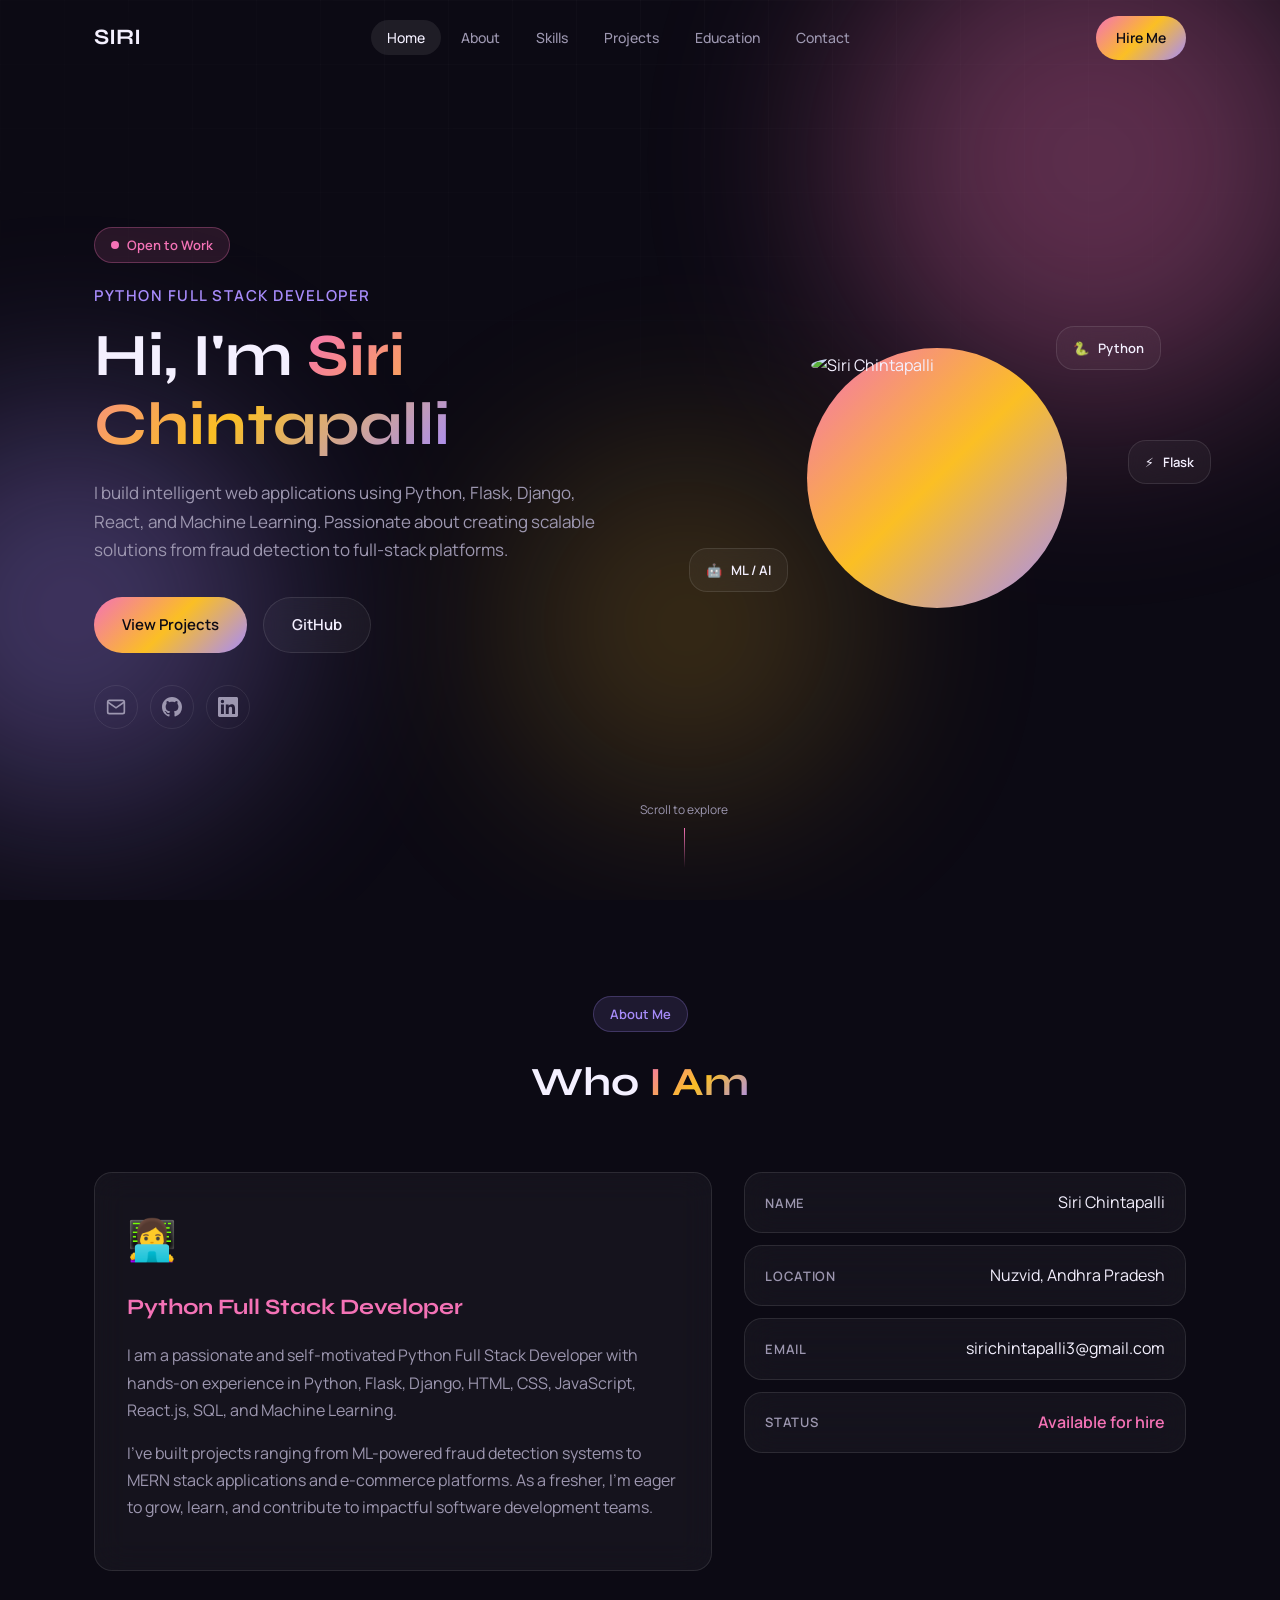
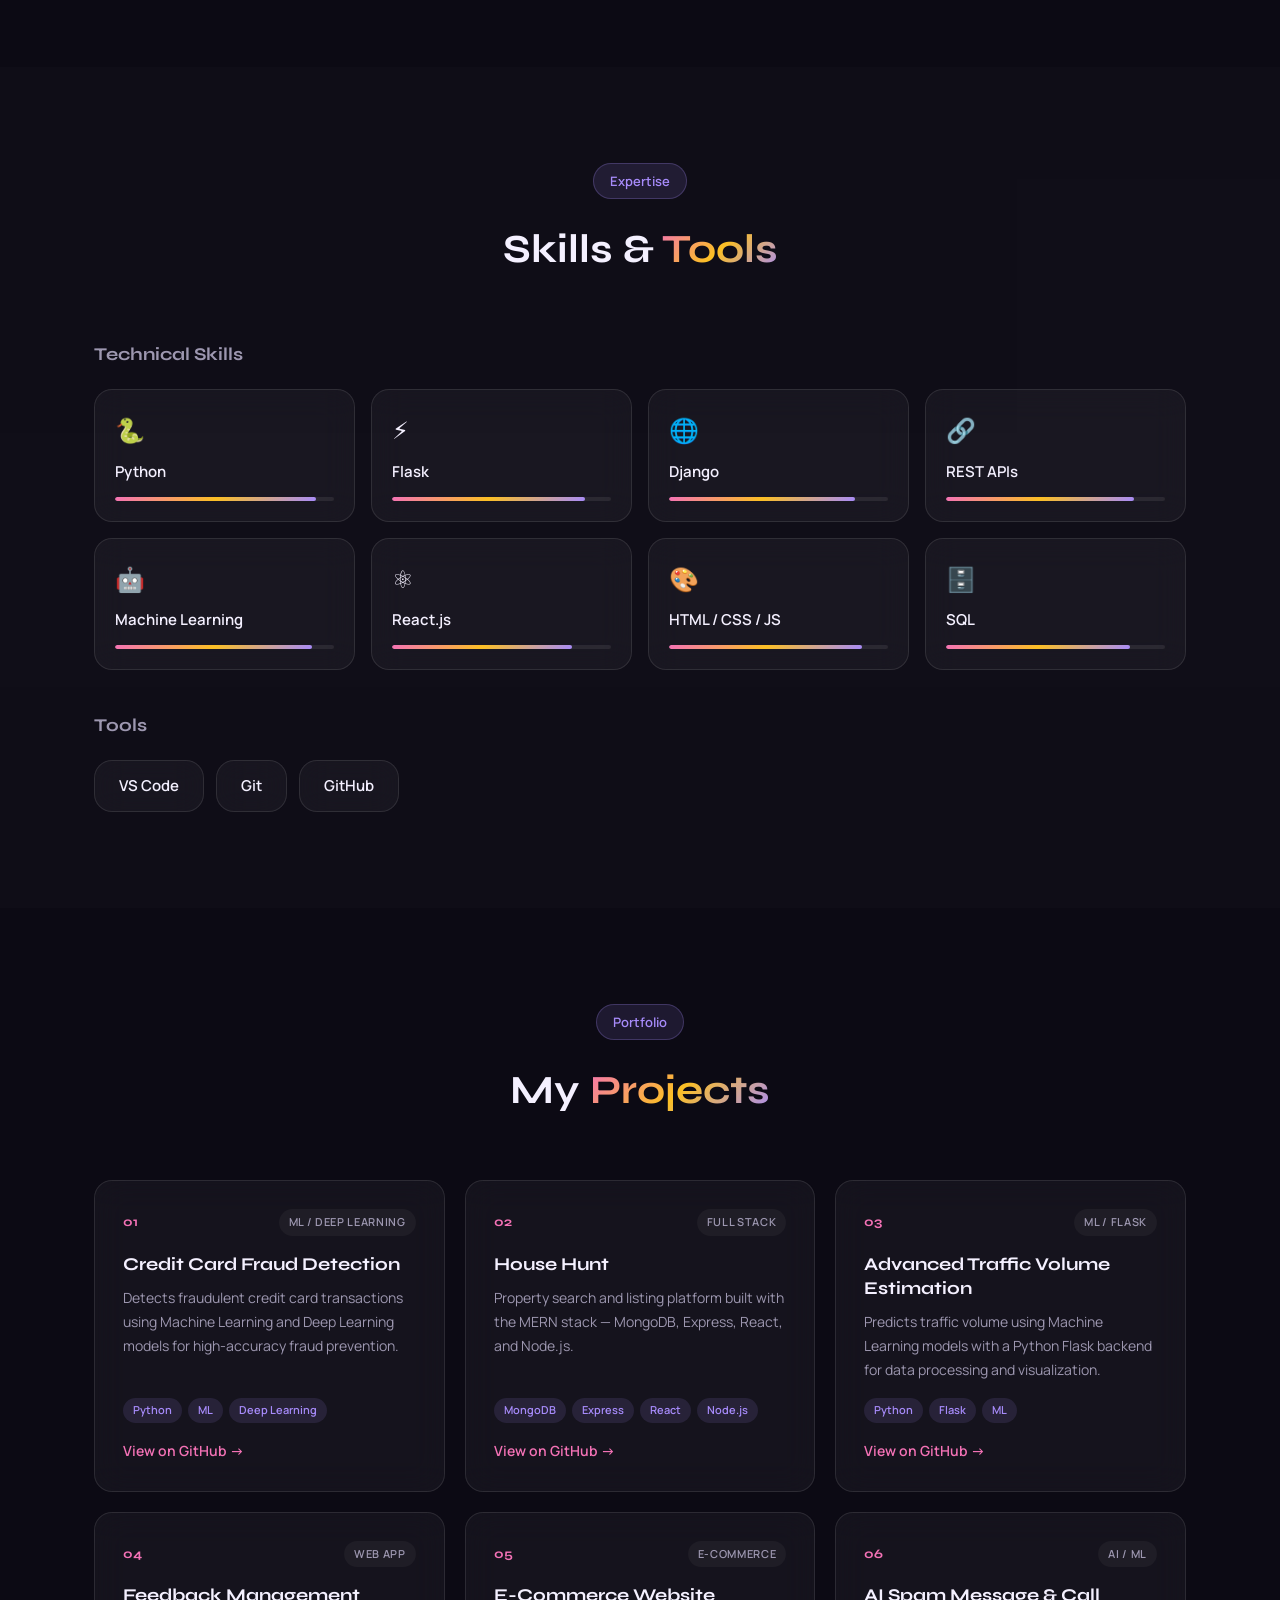
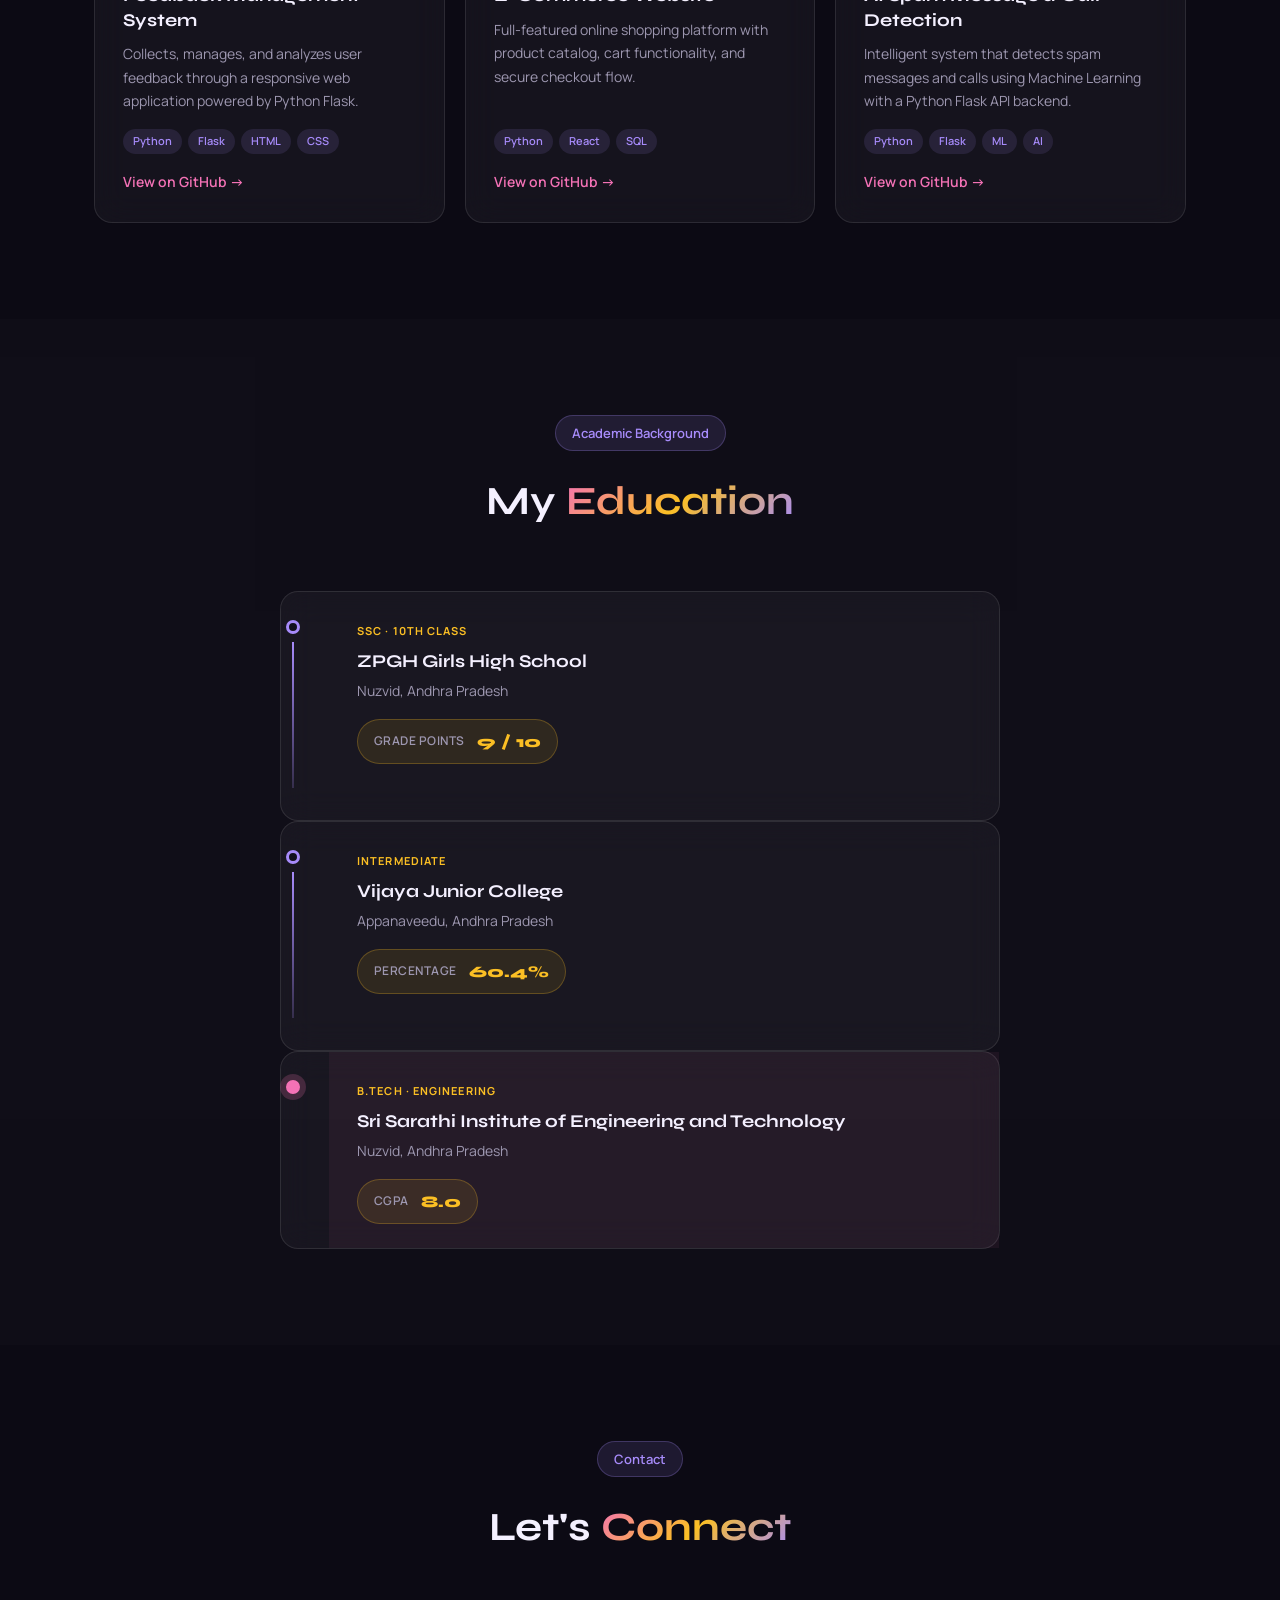
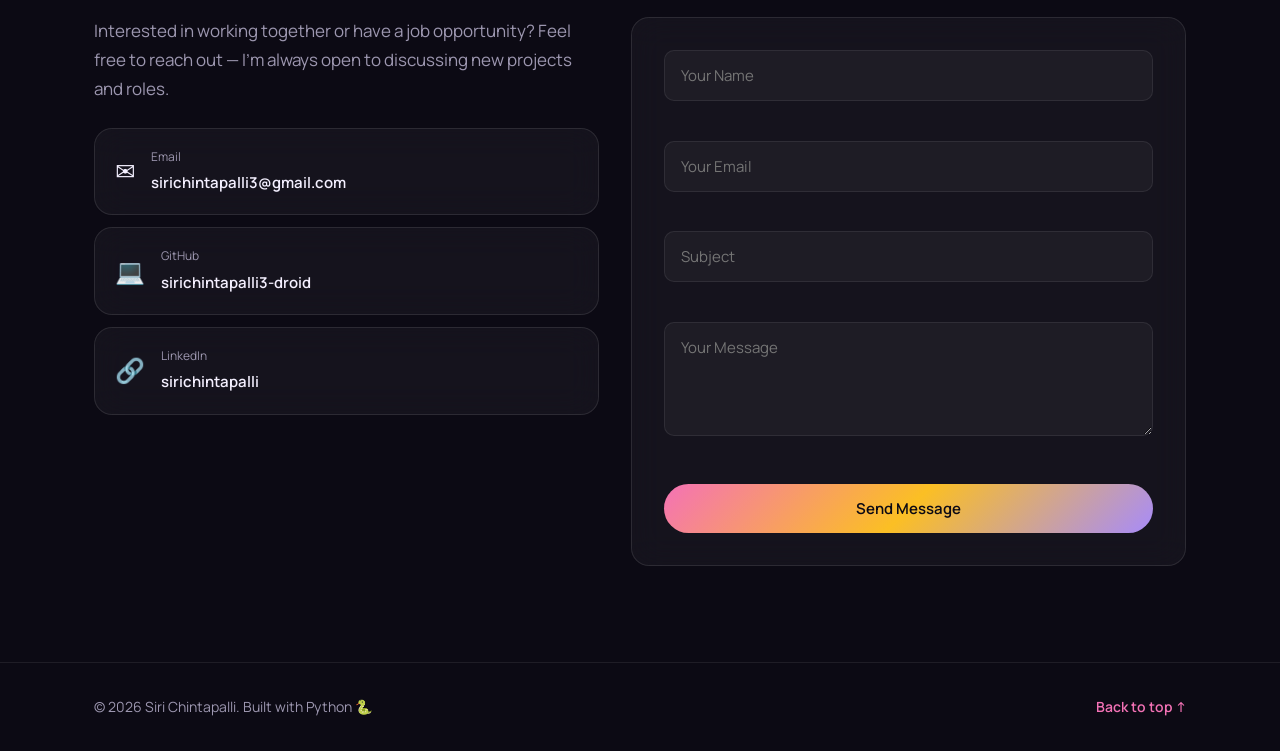
==== sirii/index.html @ 9a938087 "Add files via upload" ====
<!DOCTYPE html>
<html lang="en">
<head>
  <meta charset="UTF-8">
  <meta name="viewport" content="width=device-width, initial-scale=1.0">
  <meta name="description" content="Siri Chintapalli — Python Full Stack Developer specializing in Flask, Django, Machine Learning, and React.">
  <title>Siri Chintapalli | Python Full Stack Developer</title>
  <link rel="preconnect" href="https://fonts.googleapis.com">
  <link rel="preconnect" href="https://fonts.gstatic.com" crossorigin>
  <link href="https://fonts.googleapis.com/css2?family=Manrope:wght@400;500;600;700;800&family=Syne:wght@600;700;800&display=swap" rel="stylesheet">
  <link rel="stylesheet" href="css/style.css">
</head>
<body>
  <div class="bg-effects" aria-hidden="true">
    <div class="bg-effects__blob bg-effects__blob--1"></div>
    <div class="bg-effects__blob bg-effects__blob--2"></div>
    <div class="bg-effects__blob bg-effects__blob--3"></div>
    <div class="bg-effects__grid"></div>
  </div>

  <!-- Navbar -->
  <header class="navbar" id="navbar">
    <nav class="navbar__inner container">
      <a href="#home" class="logo">SIRI<span></span></a>
      <ul class="nav-links" id="nav-links">
        <li><a href="#home" class="nav-link active">Home</a></li>
        <li><a href="#about" class="nav-link">About</a></li>
        <li><a href="#skills" class="nav-link">Skills</a></li>
        <li><a href="#projects" class="nav-link">Projects</a></li>
        <li><a href="#education" class="nav-link">Education</a></li>
        <li><a href="#contact" class="nav-link">Contact</a></li>
      </ul>
      <a href="#contact" class="nav-cta">Hire Me</a>
      <button class="hamburger" id="hamburger" aria-label="Toggle menu">
        <span></span><span></span><span></span>
      </button>
    </nav>
  </header>

  <main>
    <!-- HOME -->
    <section class="hero" id="home">
      <div class="container hero__grid">
        <div class="hero__content fade-up">
          <div class="hero__badge">
            <span class="pulse-dot"></span>
            Open to Work
          </div>
          <p class="hero__label">Python Full Stack Developer</p>
          <h1 class="hero__title">
            Hi, I'm <span class="gradient-text">Siri Chintapalli</span>
          </h1>
          <p class="hero__desc">
            I build intelligent web applications using Python, Flask, Django, React, and Machine Learning.
            Passionate about creating scalable solutions from fraud detection to full-stack platforms.
          </p>
          <div class="hero__btns">
            <a href="#projects" class="btn btn-primary">View Projects</a>
            <a href="https://github.com/sirichintapalli3-droid" target="_blank" rel="noopener" class="btn btn-glass">GitHub</a>
          </div>
          <div class="hero__social">
            <a href="mailto:sirichintapalli3@gmail.com" title="Email">
              <svg width="20" height="20" viewBox="0 0 24 24" fill="none" stroke="currentColor" stroke-width="2"><path d="M4 4h16c1.1 0 2 .9 2 2v12c0 1.1-.9 2-2 2H4c-1.1 0-2-.9-2-2V6c0-1.1.9-2 2-2z"/><polyline points="22,6 12,13 2,6"/></svg>
            </a>
            <a href="https://github.com/sirichintapalli3-droid" target="_blank" rel="noopener" title="GitHub">
              <svg width="20" height="20" viewBox="0 0 24 24" fill="currentColor"><path d="M12 0C5.37 0 0 5.37 0 12c0 5.31 3.435 9.795 8.205 11.385.6.105.825-.255.825-.57 0-.285-.015-1.23-.015-2.235-3.015.555-3.795-.735-4.035-1.41-.135-.345-.72-1.41-1.23-1.695-.42-.225-1.02-.78-.015-.795.945-.015 1.62.87 1.845 1.23 1.08 1.815 2.805 1.305 3.495.99.105-.78.42-1.305.765-1.605-2.67-.3-5.46-1.335-5.46-5.925 0-1.305.465-2.385 1.23-3.225-.12-.3-.54-1.53.12-3.18 0 0 1.005-.315 3.3 1.23.96-.27 1.98-.405 3-.405s2.04.135 3 .405c2.295-1.56 3.3-1.23 3.3-1.23.66 1.65.24 2.88.12 3.18.765.84 1.23 1.905 1.23 3.225 0 4.605-2.805 5.625-5.475 5.925.435.375.81 1.095.81 2.22 0 1.605-.015 2.895-.015 3.3 0 .315.225.69.825.57A12.02 12.02 0 0024 12c0-6.63-5.37-12-12-12z"/></svg>
            </a>
            <a href="https://www.linkedin.com/in/sirichintapalli" target="_blank" rel="noopener" title="LinkedIn">
              <svg width="20" height="20" viewBox="0 0 24 24" fill="currentColor"><path d="M20.447 20.452h-3.554v-5.569c0-1.328-.027-3.037-1.852-3.037-1.853 0-2.136 1.445-2.136 2.939v5.667H9.351V9h3.414v1.561h.046c.477-.9 1.637-1.85 3.37-1.85 3.601 0 4.267 2.37 4.267 5.455v6.286zM5.337 7.433a2.062 2.062 0 01-2.063-2.065 2.064 2.064 0 112.063 2.065zm1.782 13.019H3.555V9h3.564v11.452zM22.225 0H1.771C.792 0 0 .774 0 1.729v20.542C0 23.227.792 24 1.771 24h20.451C23.2 24 24 23.227 24 22.271V1.729C24 .774 23.2 0 22.222 0h.003z"/></svg>
            </a>
          </div>
        </div>

        <div class="hero__visual fade-up delay-1">
          <div class="profile-ring">
            <div class="profile-ring__inner">
               <img src="https://img.freepik.com/premium-psd/smiling-cartoon-businesswoman-professional-attire-generative-ai_92753-21967.jpg" alt="Siri Chintapalli">
             
            </div>
          </div>
          <div class="float-card float-card--1 glass">
            <span>🐍</span> Python
          </div>
          <div class="float-card float-card--2 glass">
            <span>🤖</span> ML / AI
          </div>
          <div class="float-card float-card--3 glass">
            <span>⚡</span> Flask
          </div>
        </div>
      </div>
      <div class="hero__scroll fade-up delay-2">
        <span>Scroll to explore</span>
        <div class="scroll-line"></div>
      </div>
    </section>

    <!-- ABOUT -->
    <section class="section" id="about">
      <div class="container">
        <div class="section-header fade-up">
          <span class="tag">About Me</span>
          <h2>Who <span class="gradient-text">I Am</span></h2>
        </div>
        <div class="about-grid">
          <div class="about-card glass fade-up">
            <div class="about-card__icon">👩‍💻</div>
            <h3>Python Full Stack Developer</h3>
            <p>
              I am a passionate and self-motivated Python Full Stack Developer with hands-on experience
              in Python, Flask, Django, HTML, CSS, JavaScript, React.js, SQL, and Machine Learning.
            </p>
            <p>
              I've built projects ranging from ML-powered fraud detection systems to MERN stack applications
              and e-commerce platforms. As a fresher, I'm eager to grow, learn, and contribute to impactful
              software development teams.
            </p>
          </div>
          <div class="about-info fade-up delay-1">
            <div class="info-row glass">
              <span class="info-label">Name</span>
              <span>Siri Chintapalli</span>
            </div>
            <div class="info-row glass">
              <span class="info-label">Location</span>
              <span>Nuzvid, Andhra Pradesh</span>
            </div>
            <div class="info-row glass">
              <span class="info-label">Email</span>
              <a href="mailto:sirichintapalli3@gmail.com">sirichintapalli3@gmail.com</a>
            </div>
            <div class="info-row glass">
              <span class="info-label">Status</span>
              <span class="status-tag">Available for hire</span>
            </div>
          </div>
        </div>
      </div>
    </section>

    <!-- SKILLS -->
    <section class="section section--alt" id="skills">
      <div class="container">
        <div class="section-header fade-up">
          <span class="tag">Expertise</span>
          <h2>Skills & <span class="gradient-text">Tools</span></h2>
        </div>

        <div class="skills-section fade-up">
          <h3 class="skills-heading">Technical Skills</h3>
          <div class="skills-grid">
            <div class="skill-card glass">
              <div class="skill-card__icon">🐍</div>
              <h4>Python</h4>
              <div class="skill-bar" data-level="92"><div class="skill-bar__fill"></div></div>
            </div>
            <div class="skill-card glass">
              <div class="skill-card__icon">⚡</div>
              <h4>Flask</h4>
              <div class="skill-bar" data-level="88"><div class="skill-bar__fill"></div></div>
            </div>
            <div class="skill-card glass">
              <div class="skill-card__icon">🌐</div>
              <h4>Django</h4>
              <div class="skill-bar" data-level="85"><div class="skill-bar__fill"></div></div>
            </div>
            <div class="skill-card glass">
              <div class="skill-card__icon">🔗</div>
              <h4>REST APIs</h4>
              <div class="skill-bar" data-level="86"><div class="skill-bar__fill"></div></div>
            </div>
            <div class="skill-card glass">
              <div class="skill-card__icon">🤖</div>
              <h4>Machine Learning</h4>
              <div class="skill-bar" data-level="90"><div class="skill-bar__fill"></div></div>
            </div>
            <div class="skill-card glass">
              <div class="skill-card__icon">⚛️</div>
              <h4>React.js</h4>
              <div class="skill-bar" data-level="82"><div class="skill-bar__fill"></div></div>
            </div>
            <div class="skill-card glass">
              <div class="skill-card__icon">🎨</div>
              <h4>HTML / CSS / JS</h4>
              <div class="skill-bar" data-level="88"><div class="skill-bar__fill"></div></div>
            </div>
            <div class="skill-card glass">
              <div class="skill-card__icon">🗄️</div>
              <h4>SQL</h4>
              <div class="skill-bar" data-level="84"><div class="skill-bar__fill"></div></div>
            </div>
          </div>
        </div>

        <div class="tools-section fade-up delay-1">
          <h3 class="skills-heading">Tools</h3>
          <div class="tools-row">
            <span class="tool-pill glass">VS Code</span>
            <span class="tool-pill glass">Git</span>
            <span class="tool-pill glass">GitHub</span>
          </div>
        </div>
      </div>
    </section>

    <!-- PROJECTS -->
    <section class="section" id="projects">
      <div class="container">
        <div class="section-header fade-up">
          <span class="tag">Portfolio</span>
          <h2>My <span class="gradient-text">Projects</span></h2>
        </div>

        <div class="projects-grid">
          <article class="project-card glass fade-up">
            <div class="project-card__top">
              <span class="project-num">01</span>
              <span class="project-type">ML / Deep Learning</span>
            </div>
            <h3>Credit Card Fraud Detection</h3>
            <p>Detects fraudulent credit card transactions using Machine Learning and Deep Learning models for high-accuracy fraud prevention.</p>
            <div class="project-tags">
              <span>Python</span><span>ML</span><span>Deep Learning</span>
            </div>
            <a href="https://github.com/sirichintapalli3-droid" target="_blank" rel="noopener" class="project-link">View on GitHub →</a>
          </article>

          <article class="project-card glass fade-up delay-1">
            <div class="project-card__top">
              <span class="project-num">02</span>
              <span class="project-type">Full Stack</span>
            </div>
            <h3>House Hunt</h3>
            <p>Property search and listing platform built with the MERN stack — MongoDB, Express, React, and Node.js.</p>
            <div class="project-tags">
              <span>MongoDB</span><span>Express</span><span>React</span><span>Node.js</span>
            </div>
            <a href="https://github.com/sirichintapalli3-droid" target="_blank" rel="noopener" class="project-link">View on GitHub →</a>
          </article>

          <article class="project-card glass fade-up delay-2">
            <div class="project-card__top">
              <span class="project-num">03</span>
              <span class="project-type">ML / Flask</span>
            </div>
            <h3>Advanced Traffic Volume Estimation</h3>
            <p>Predicts traffic volume using Machine Learning models with a Python Flask backend for data processing and visualization.</p>
            <div class="project-tags">
              <span>Python</span><span>Flask</span><span>ML</span>
            </div>
            <a href="https://github.com/sirichintapalli3-droid" target="_blank" rel="noopener" class="project-link">View on GitHub →</a>
          </article>

          <article class="project-card glass fade-up">
            <div class="project-card__top">
              <span class="project-num">04</span>
              <span class="project-type">Web App</span>
            </div>
            <h3>Feedback Management System</h3>
            <p>Collects, manages, and analyzes user feedback through a responsive web application powered by Python Flask.</p>
            <div class="project-tags">
              <span>Python</span><span>Flask</span><span>HTML</span><span>CSS</span>
            </div>
            <a href="https://github.com/sirichintapalli3-droid" target="_blank" rel="noopener" class="project-link">View on GitHub →</a>
          </article>

          <article class="project-card glass fade-up delay-1">
            <div class="project-card__top">
              <span class="project-num">05</span>
              <span class="project-type">E-Commerce</span>
            </div>
            <h3>E-Commerce Website</h3>
            <p>Full-featured online shopping platform with product catalog, cart functionality, and secure checkout flow.</p>
            <div class="project-tags">
              <span>Python</span><span>React</span><span>SQL</span>
            </div>
            <a href="https://github.com/sirichintapalli3-droid" target="_blank" rel="noopener" class="project-link">View on GitHub →</a>
          </article>

          <article class="project-card glass fade-up delay-2">
            <div class="project-card__top">
              <span class="project-num">06</span>
              <span class="project-type">AI / ML</span>
            </div>
            <h3>AI Spam Message & Call Detection</h3>
            <p>Intelligent system that detects spam messages and calls using Machine Learning with a Python Flask API backend.</p>
            <div class="project-tags">
              <span>Python</span><span>Flask</span><span>ML</span><span>AI</span>
            </div>
            <a href="https://github.com/sirichintapalli3-droid" target="_blank" rel="noopener" class="project-link">View on GitHub →</a>
          </article>
        </div>
      </div>
    </section>

    <!-- EDUCATION -->
    <section class="section section--alt" id="education">
      <div class="container">
        <div class="section-header fade-up">
          <span class="tag">Academic Background</span>
          <h2>My <span class="gradient-text">Education</span></h2>
        </div>

        <div class="edu-timeline">
          <article class="edu-card glass fade-up">
            <div class="edu-card__marker">
              <span class="edu-card__dot"></span>
              <span class="edu-card__line"></span>
            </div>
            <div class="edu-card__body">
              <span class="edu-card__level">SSC · 10th Class</span>
              <h3>ZPGH Girls High School</h3>
              <p class="edu-card__place">Nuzvid, Andhra Pradesh</p>
              <div class="edu-card__score">
                <span class="score-label">Grade Points</span>
                <span class="score-value">9 / 10</span>
              </div>
            </div>
          </article>

          <article class="edu-card glass fade-up delay-1">
            <div class="edu-card__marker">
              <span class="edu-card__dot"></span>
              <span class="edu-card__line"></span>
            </div>
            <div class="edu-card__body">
              <span class="edu-card__level">Intermediate</span>
              <h3>Vijaya Junior College</h3>
              <p class="edu-card__place">Appanaveedu, Andhra Pradesh</p>
              <div class="edu-card__score">
                <span class="score-label">Percentage</span>
                <span class="score-value">60.4%</span>
              </div>
            </div>
          </article>

          <article class="edu-card glass fade-up delay-2 edu-card--highlight">
            <div class="edu-card__marker">
              <span class="edu-card__dot edu-card__dot--active"></span>
            </div>
            <div class="edu-card__body">
              <span class="edu-card__level">B.Tech · Engineering</span>
              <h3>Sri Sarathi Institute of Engineering and Technology</h3>
              <p class="edu-card__place">Nuzvid, Andhra Pradesh</p>
              <div class="edu-card__score">
                <span class="score-label">CGPA</span>
                <span class="score-value">8.0</span>
              </div>
            </div>
          </article>
        </div>
      </div>
    </section>

    <!-- CONTACT -->
    <section class="section" id="contact">
      <div class="container">
        <div class="section-header fade-up">
          <span class="tag">Contact</span>
          <h2>Let's <span class="gradient-text">Connect</span></h2>
        </div>

        <div class="contact-grid">
          <div class="contact-left fade-up">
            <p class="contact-text">
              Interested in working together or have a job opportunity? Feel free to reach out —
              I'm always open to discussing new projects and roles.
            </p>
            <div class="contact-cards">
              <a href="mailto:sirichintapalli3@gmail.com" class="contact-card glass">
                <span class="contact-card__icon">✉️</span>
                <div>
                  <small>Email</small>
                  <strong>sirichintapalli3@gmail.com</strong>
                </div>
              </a>
              <a href="https://github.com/sirichintapalli3-droid" target="_blank" rel="noopener" class="contact-card glass">
                <span class="contact-card__icon">💻</span>
                <div>
                  <small>GitHub</small>
                  <strong>sirichintapalli3-droid</strong>
                </div>
              </a>
              <a href="https://www.linkedin.com/in/sirichintapalli" target="_blank" rel="noopener" class="contact-card glass">
                <span class="contact-card__icon">🔗</span>
                <div>
                  <small>LinkedIn</small>
                  <strong>sirichintapalli</strong>
                </div>
              </a>
            </div>
          </div>

          <form class="contact-form glass fade-up delay-1" id="contact-form" novalidate>
            <div class="form-field">
              <input type="text" id="name" placeholder="Your Name" required>
              <span class="error" id="name-error"></span>
            </div>
            <div class="form-field">
              <input type="email" id="email" placeholder="Your Email" required>
              <span class="error" id="email-error"></span>
            </div>
            <div class="form-field">
              <input type="text" id="subject" placeholder="Subject" required>
              <span class="error" id="subject-error"></span>
            </div>
            <div class="form-field">
              <textarea id="message" rows="4" placeholder="Your Message" required></textarea>
              <span class="error" id="message-error"></span>
            </div>
            <button type="submit" class="btn btn-primary btn-full">
              <span class="btn-label">Send Message</span>
              <span class="btn-loading" hidden>Sending...</span>
            </button>
            <p class="form-success" id="form-success" hidden>✓ Message sent successfully!</p>
          </form>
        </div>
      </div>
    </section>
  </main>

  <footer class="footer">
    <div class="container footer__inner">
      <p>© 2026 Siri Chintapalli. Built with Python 🐍</p>
      <a href="#home" class="back-top">Back to top ↑</a>
    </div>
  </footer>

  <script src="js/main.js"></script>
</body>
</html>
---- sirii/css/style.css ----
/* ===== Design Tokens ===== */
:root {
  --bg: #0c0a14;
  --bg-alt: #13101f;
  --surface: rgba(255, 255, 255, 0.04);
  --surface-hover: rgba(255, 255, 255, 0.08);
  --border: rgba(255, 255, 255, 0.08);
  --text: #f4f0ff;
  --text-muted: #9d97b0;
  --accent: #f472b6;
  --accent-2: #fbbf24;
  --accent-3: #a78bfa;
  --gradient: linear-gradient(135deg, #f472b6 0%, #fbbf24 50%, #a78bfa 100%);
  --glass: rgba(255, 255, 255, 0.04);
  --glass-border: rgba(255, 255, 255, 0.1);
  --shadow: 0 8px 32px rgba(0, 0, 0, 0.45);
  --radius: 18px;
  --radius-sm: 10px;
  --nav-h: 72px;
  --ease: cubic-bezier(0.16, 1, 0.3, 1);
  --font: 'Manrope', system-ui, sans-serif;
  --font-display: 'Syne', system-ui, sans-serif;
}

*, *::before, *::after { box-sizing: border-box; margin: 0; padding: 0; }

html {
  scroll-behavior: smooth;
  scroll-padding-top: calc(var(--nav-h) + 20px);
}

body {
  font-family: var(--font);
  background: var(--bg);
  color: var(--text);
  line-height: 1.7;
  overflow-x: hidden;
}

a { color: inherit; text-decoration: none; }
button { font-family: inherit; cursor: pointer; border: none; background: none; color: inherit; }

.container {
  max-width: 1140px;
  margin: 0 auto;
  padding: 0 1.5rem;
}

.gradient-text {
  background: var(--gradient);
  -webkit-background-clip: text;
  -webkit-text-fill-color: transparent;
  background-clip: text;
}

.glass {
  background: var(--glass);
  backdrop-filter: blur(16px);
  -webkit-backdrop-filter: blur(16px);
  border: 1px solid var(--glass-border);
  border-radius: var(--radius);
}

/* ===== Background Effects ===== */
.bg-effects {
  position: fixed;
  inset: 0;
  z-index: -1;
  overflow: hidden;
  pointer-events: none;
}

.bg-effects__blob {
  position: absolute;
  border-radius: 50%;
  filter: blur(100px);
  opacity: 0.35;
  animation: blobMove 12s ease-in-out infinite;
}

.bg-effects__blob--1 {
  width: 500px;
  height: 500px;
  background: #f472b6;
  top: -10%;
  right: -5%;
}

.bg-effects__blob--2 {
  width: 400px;
  height: 400px;
  background: #a78bfa;
  bottom: 10%;
  left: -10%;
  animation-delay: -4s;
}

.bg-effects__blob--3 {
  width: 350px;
  height: 350px;
  background: #fbbf24;
  top: 50%;
  left: 40%;
  animation-delay: -8s;
  opacity: 0.2;
}

@keyframes blobMove {
  0%, 100% { transform: translate(0, 0) scale(1); }
  33% { transform: translate(30px, -30px) scale(1.05); }
  66% { transform: translate(-20px, 20px) scale(0.95); }
}

.bg-effects__grid {
  position: absolute;
  inset: 0;
  background-image:
    linear-gradient(rgba(255,255,255,0.02) 1px, transparent 1px),
    linear-gradient(90deg, rgba(255,255,255,0.02) 1px, transparent 1px);
  background-size: 64px 64px;
  mask-image: radial-gradient(ellipse 80% 60% at 50% 0%, black, transparent);
}

/* ===== Navbar ===== */
.navbar {
  position: fixed;
  top: 0;
  left: 0;
  right: 0;
  z-index: 1000;
  padding: 1rem 0;
  transition: background 0.4s var(--ease), backdrop-filter 0.4s;
}

.navbar.scrolled {
  background: rgba(12, 10, 20, 0.85);
  backdrop-filter: blur(20px);
  border-bottom: 1px solid var(--border);
}

.navbar__inner {
  display: flex;
  align-items: center;
  justify-content: space-between;
  gap: 1rem;
}

.logo {
  font-family: var(--font-display);
  font-size: 1.375rem;
  font-weight: 700;
  flex-shrink: 0;
}

.logo span { color: var(--accent); }

.nav-links {
  display: flex;
  list-style: none;
  gap: 0.25rem;
}

.nav-link {
  padding: 0.5rem 1rem;
  font-size: 0.875rem;
  font-weight: 500;
  color: var(--text-muted);
  border-radius: 50px;
  transition: all 0.3s var(--ease);
}

.nav-link:hover,
.nav-link.active {
  color: var(--text);
  background: var(--surface-hover);
}

.nav-cta {
  padding: 0.625rem 1.25rem;
  font-size: 0.875rem;
  font-weight: 600;
  background: var(--gradient);
  color: #0c0a14;
  border-radius: 50px;
  transition: transform 0.3s var(--ease), box-shadow 0.3s;
  flex-shrink: 0;
}

.nav-cta:hover {
  transform: translateY(-2px);
  box-shadow: 0 8px 24px rgba(244, 114, 182, 0.35);
}

.hamburger {
  display: none;
  flex-direction: column;
  gap: 5px;
  width: 28px;
  padding: 4px 0;
}

.hamburger span {
  display: block;
  height: 2px;
  background: var(--text);
  border-radius: 2px;
  transition: transform 0.3s, opacity 0.3s;
}

.hamburger.open span:nth-child(1) { transform: translateY(7px) rotate(45deg); }
.hamburger.open span:nth-child(2) { opacity: 0; }
.hamburger.open span:nth-child(3) { transform: translateY(-7px) rotate(-45deg); }

/* ===== Buttons ===== */
.btn {
  display: inline-flex;
  align-items: center;
  justify-content: center;
  padding: 0.875rem 1.75rem;
  font-size: 0.9375rem;
  font-weight: 600;
  border-radius: 50px;
  transition: all 0.35s var(--ease);
}

.btn-primary {
  background: var(--gradient);
  color: #0c0a14;
}

.btn-primary:hover {
  transform: translateY(-3px);
  box-shadow: 0 12px 32px rgba(244, 114, 182, 0.3);
}

.btn-glass {
  border: 1px solid var(--glass-border);
  background: var(--glass);
  backdrop-filter: blur(12px);
  color: var(--text);
}

.btn-glass:hover {
  background: var(--surface-hover);
  border-color: var(--accent);
}

.btn-full { width: 100%; }

/* ===== Hero ===== */
.hero {
  min-height: 100vh;
  display: flex;
  flex-direction: column;
  justify-content: center;
  padding: calc(var(--nav-h) + 2rem) 0 3rem;
  position: relative;
}

.hero__grid {
  display: grid;
  grid-template-columns: 1.1fr 1fr;
  gap: 3rem;
  align-items: center;
}

.hero__badge {
  display: inline-flex;
  align-items: center;
  gap: 0.5rem;
  padding: 0.375rem 1rem;
  background: rgba(244, 114, 182, 0.12);
  border: 1px solid rgba(244, 114, 182, 0.3);
  border-radius: 50px;
  font-size: 0.8125rem;
  font-weight: 600;
  color: var(--accent);
  margin-bottom: 1.25rem;
}

.pulse-dot {
  width: 8px;
  height: 8px;
  background: var(--accent);
  border-radius: 50%;
  animation: pulse 2s ease infinite;
}

@keyframes pulse {
  0%, 100% { box-shadow: 0 0 0 0 rgba(244, 114, 182, 0.6); }
  50% { box-shadow: 0 0 0 8px rgba(244, 114, 182, 0); }
}

.hero__label {
  font-size: 0.9375rem;
  font-weight: 600;
  color: var(--accent-3);
  text-transform: uppercase;
  letter-spacing: 0.1em;
  margin-bottom: 0.75rem;
}

.hero__title {
  font-family: var(--font-display);
  font-size: clamp(2.25rem, 5vw, 3.75rem);
  font-weight: 700;
  line-height: 1.15;
  margin-bottom: 1.25rem;
}

.hero__desc {
  font-size: 1.0625rem;
  color: var(--text-muted);
  max-width: 520px;
  margin-bottom: 2rem;
}

.hero__btns {
  display: flex;
  flex-wrap: wrap;
  gap: 1rem;
  margin-bottom: 2rem;
}

.hero__social {
  display: flex;
  gap: 0.75rem;
}

.hero__social a {
  width: 44px;
  height: 44px;
  display: flex;
  align-items: center;
  justify-content: center;
  border: 1px solid var(--border);
  border-radius: 50%;
  color: var(--text-muted);
  transition: all 0.3s var(--ease);
}

.hero__social a:hover {
  color: var(--accent);
  border-color: var(--accent);
  transform: translateY(-3px);
  box-shadow: 0 8px 20px rgba(244, 114, 182, 0.2);
}

/* Hero Visual */
.hero__visual {
  position: relative;
  display: flex;
  align-items: center;
  justify-content: center;
  min-height: 380px;
}

.profile-ring {
  width: 260px;
  height: 260px;
  border-radius: 50%;
  padding: 4px;
  background: var(--gradient);
  animation: ringSpin 8s linear infinite;
}





.profile-ring__inner img{
    width:100%;
    height:100%;
    object-fit:cover;
    object-position:center top;
    border-radius:50%;
    display:block;
}

.profile-ring__inner span {
  font-family: var(--font-display);
  font-size: 4rem;
  font-weight: 700;
  background: var(--gradient);
  -webkit-background-clip: text;
  -webkit-text-fill-color: transparent;
  background-clip: text;
}

.float-card {
  position: absolute;
  padding: 0.625rem 1rem;
  font-size: 0.8125rem;
  font-weight: 600;
  white-space: nowrap;
  animation: floatCard 4s ease-in-out infinite;
}

.float-card span { margin-right: 0.375rem; }

.float-card--1 { top: 10%; right: 5%; animation-delay: 0s; }
.float-card--2 { bottom: 20%; left: 0; animation-delay: -1.5s; }
.float-card--3 { top: 40%; right: -5%; animation-delay: -3s; }

@keyframes floatCard {
  0%, 100% { transform: translateY(0); }
  50% { transform: translateY(-12px); }
}

.hero__scroll {
  position: absolute;
  bottom: 2rem;
  left: 50%;
  transform: translateX(-50%);
  display: flex;
  flex-direction: column;
  align-items: center;
  gap: 0.5rem;
  font-size: 0.75rem;
  color: var(--text-muted);
}

.scroll-line {
  width: 1px;
  height: 40px;
  background: linear-gradient(to bottom, var(--accent), transparent);
  animation: scrollPulse 2s ease infinite;
}

@keyframes scrollPulse {
  0%, 100% { opacity: 0.3; transform: scaleY(0.6); }
  50% { opacity: 1; transform: scaleY(1); }
}

/* ===== Sections ===== */
.section {
  padding: 6rem 0;
}

.section--alt {
  background: rgba(255, 255, 255, 0.015);
}

.section-header {
  text-align: center;
  margin-bottom: 3.5rem;
}

.tag {
  display: inline-block;
  padding: 0.375rem 1rem;
  background: rgba(167, 139, 250, 0.12);
  border: 1px solid rgba(167, 139, 250, 0.25);
  border-radius: 50px;
  font-size: 0.8125rem;
  font-weight: 600;
  color: var(--accent-3);
  margin-bottom: 1rem;
}

.section-header h2 {
  font-family: var(--font-display);
  font-size: clamp(1.75rem, 4vw, 2.5rem);
  font-weight: 700;
}

/* ===== About ===== */
.about-grid {
  display: grid;
  grid-template-columns: 1.4fr 1fr;
  gap: 2rem;
  align-items: start;
}

.about-card {
  padding: 2rem;
}

.about-card__icon {
  font-size: 2.5rem;
  margin-bottom: 1rem;
}

.about-card h3 {
  font-family: var(--font-display);
  font-size: 1.375rem;
  margin-bottom: 1rem;
  color: var(--accent);
}

.about-card p {
  color: var(--text-muted);
  margin-bottom: 1rem;
}

.about-info {
  display: flex;
  flex-direction: column;
  gap: 0.75rem;
}

.info-row {
  display: flex;
  justify-content: space-between;
  align-items: center;
  padding: 1rem 1.25rem;
  gap: 1rem;
}

.info-label {
  font-size: 0.8125rem;
  font-weight: 600;
  color: var(--text-muted);
  text-transform: uppercase;
  letter-spacing: 0.05em;
}

.info-row a:hover { color: var(--accent); }

.status-tag {
  color: var(--accent);
  font-weight: 600;
}

/* ===== Skills ===== */
.skills-heading {
  font-family: var(--font-display);
  font-size: 1.125rem;
  margin-bottom: 1.25rem;
  color: var(--text-muted);
}

.skills-section { margin-bottom: 2.5rem; }

.skills-grid {
  display: grid;
  grid-template-columns: repeat(4, 1fr);
  gap: 1rem;
}

.skill-card {
  padding: 1.25rem;
  transition: transform 0.35s var(--ease), border-color 0.35s;
}

.skill-card:hover {
  transform: translateY(-4px);
  border-color: rgba(244, 114, 182, 0.35);
}

.skill-card__icon {
  font-size: 1.5rem;
  margin-bottom: 0.5rem;
}

.skill-card h4 {
  font-size: 0.9375rem;
  font-weight: 600;
  margin-bottom: 0.75rem;
}

.skill-bar {
  height: 4px;
  background: rgba(255, 255, 255, 0.08);
  border-radius: 2px;
  overflow: hidden;
}

.skill-bar__fill {
  height: 100%;
  width: 0;
  background: var(--gradient);
  border-radius: 2px;
  transition: width 1.2s var(--ease);
}

.skill-card.animated .skill-bar__fill {
  width: var(--level);
}

.tools-row {
  display: flex;
  flex-wrap: wrap;
  gap: 0.75rem;
}

.tool-pill {
  padding: 0.75rem 1.5rem;
  font-size: 0.9375rem;
  font-weight: 600;
  transition: all 0.3s var(--ease);
}

.tool-pill:hover {
  border-color: var(--accent);
  transform: scale(1.05);
}

/* ===== Projects ===== */
.projects-grid {
  display: grid;
  grid-template-columns: repeat(3, 1fr);
  gap: 1.25rem;
}

.project-card {
  padding: 1.75rem;
  display: flex;
  flex-direction: column;
  transition: transform 0.4s var(--ease), border-color 0.4s, box-shadow 0.4s;
}

.project-card:hover {
  transform: translateY(-6px);
  border-color: rgba(244, 114, 182, 0.4);
  box-shadow: 0 16px 48px rgba(0, 0, 0, 0.3);
}

.project-card__top {
  display: flex;
  justify-content: space-between;
  align-items: center;
  margin-bottom: 1rem;
}

.project-num {
  font-family: var(--font-display);
  font-size: 0.8125rem;
  font-weight: 700;
  color: var(--accent);
}

.project-type {
  font-size: 0.6875rem;
  font-weight: 600;
  text-transform: uppercase;
  letter-spacing: 0.06em;
  color: var(--text-muted);
  padding: 0.25rem 0.625rem;
  background: var(--surface);
  border-radius: 50px;
}

.project-card h3 {
  font-family: var(--font-display);
  font-size: 1.125rem;
  margin-bottom: 0.625rem;
  line-height: 1.35;
}

.project-card p {
  font-size: 0.875rem;
  color: var(--text-muted);
  flex: 1;
  margin-bottom: 1rem;
}

.project-tags {
  display: flex;
  flex-wrap: wrap;
  gap: 0.375rem;
  margin-bottom: 1rem;
}

.project-tags span {
  padding: 0.2rem 0.625rem;
  font-size: 0.6875rem;
  font-weight: 600;
  background: rgba(167, 139, 250, 0.12);
  color: var(--accent-3);
  border-radius: 50px;
}

.project-link {
  font-size: 0.875rem;
  font-weight: 600;
  color: var(--accent);
  transition: transform 0.3s;
}

.project-link:hover { transform: translateX(4px); }

/* ===== Education Timeline ===== */
.edu-timeline {
  max-width: 720px;
  margin: 0 auto;
  display: flex;
  flex-direction: column;
  gap: 0;
}

.edu-card {
  display: flex;
  gap: 1.5rem;
  padding: 0 0 2rem;
  position: relative;
}

.edu-card:last-child { padding-bottom: 0; }

.edu-card__marker {
  display: flex;
  flex-direction: column;
  align-items: center;
  flex-shrink: 0;
  width: 24px;
  padding-top: 1.75rem;
}

.edu-card__dot {
  width: 14px;
  height: 14px;
  border-radius: 50%;
  background: var(--bg-alt);
  border: 3px solid var(--accent-3);
  flex-shrink: 0;
  z-index: 1;
  transition: transform 0.3s var(--ease), box-shadow 0.3s;
}

.edu-card__dot--active {
  background: var(--accent);
  border-color: var(--accent);
  box-shadow: 0 0 0 6px rgba(244, 114, 182, 0.2);
}

.edu-card__line {
  flex: 1;
  width: 2px;
  margin-top: 0.5rem;
  background: linear-gradient(to bottom, var(--accent-3), rgba(167, 139, 250, 0.2));
  min-height: 60px;
}

.edu-card__body {
  flex: 1;
  padding: 1.5rem 1.75rem;
  transition: transform 0.35s var(--ease), border-color 0.35s;
}

.edu-card:hover .edu-card__body {
  transform: translateX(6px);
  border-color: rgba(244, 114, 182, 0.35);
}

.edu-card:hover .edu-card__dot {
  transform: scale(1.2);
  box-shadow: 0 0 0 6px rgba(244, 114, 182, 0.15);
}

.edu-card--highlight .edu-card__body {
  border-color: rgba(244, 114, 182, 0.25);
  background: rgba(244, 114, 182, 0.06);
}

.edu-card__level {
  display: inline-block;
  font-size: 0.6875rem;
  font-weight: 700;
  text-transform: uppercase;
  letter-spacing: 0.1em;
  color: var(--accent-2);
  margin-bottom: 0.5rem;
}

.edu-card__body h3 {
  font-family: var(--font-display);
  font-size: 1.125rem;
  font-weight: 700;
  line-height: 1.35;
  margin-bottom: 0.375rem;
}

.edu-card__place {
  font-size: 0.875rem;
  color: var(--text-muted);
  margin-bottom: 1rem;
}

.edu-card__score {
  display: inline-flex;
  align-items: center;
  gap: 0.75rem;
  padding: 0.5rem 1rem;
  background: rgba(251, 191, 36, 0.1);
  border: 1px solid rgba(251, 191, 36, 0.25);
  border-radius: 50px;
}

.score-label {
  font-size: 0.75rem;
  font-weight: 600;
  color: var(--text-muted);
  text-transform: uppercase;
  letter-spacing: 0.04em;
}

.score-value {
  font-family: var(--font-display);
  font-size: 1rem;
  font-weight: 800;
  color: var(--accent-2);
}

/* ===== Contact ===== */
.contact-grid {
  display: grid;
  grid-template-columns: 1fr 1.1fr;
  gap: 2rem;
}

.contact-text {
  color: var(--text-muted);
  margin-bottom: 1.5rem;
  font-size: 1.0625rem;
}

.contact-cards {
  display: flex;
  flex-direction: column;
  gap: 0.75rem;
}

.contact-card {
  display: flex;
  align-items: center;
  gap: 1rem;
  padding: 1.125rem 1.25rem;
  transition: all 0.3s var(--ease);
}

.contact-card:hover {
  border-color: var(--accent);
  transform: translateX(6px);
}

.contact-card__icon { font-size: 1.5rem; }

.contact-card small {
  display: block;
  font-size: 0.75rem;
  color: var(--text-muted);
  margin-bottom: 0.125rem;
}

.contact-card strong {
  font-size: 0.9375rem;
  font-weight: 600;
}

.contact-form { padding: 2rem; }

.form-field { margin-bottom: 1rem; }

.form-field input,
.form-field textarea {
  width: 100%;
  padding: 0.875rem 1rem;
  background: rgba(255, 255, 255, 0.04);
  border: 1px solid var(--border);
  border-radius: var(--radius-sm);
  color: var(--text);
  font-family: inherit;
  font-size: 0.9375rem;
  transition: border-color 0.3s, box-shadow 0.3s;
}

.form-field input:focus,
.form-field textarea:focus {
  outline: none;
  border-color: var(--accent);
  box-shadow: 0 0 0 3px rgba(244, 114, 182, 0.12);
}

.form-field textarea { resize: vertical; min-height: 110px; }

.error {
  display: block;
  font-size: 0.8125rem;
  color: #f85149;
  margin-top: 0.375rem;
  min-height: 1.1rem;
}

.form-success {
  margin-top: 1rem;
  padding: 0.875rem;
  background: rgba(244, 114, 182, 0.1);
  border: 1px solid rgba(244, 114, 182, 0.25);
  border-radius: var(--radius-sm);
  color: var(--accent);
  font-weight: 600;
  font-size: 0.9375rem;
  text-align: center;
}

.form-success[hidden] { display: none; }

/* ===== Footer ===== */
.footer {
  padding: 2rem 0;
  border-top: 1px solid var(--border);
}

.footer__inner {
  display: flex;
  justify-content: space-between;
  align-items: center;
}

.footer p { font-size: 0.875rem; color: var(--text-muted); }

.back-top {
  font-size: 0.875rem;
  font-weight: 600;
  color: var(--accent);
  transition: transform 0.3s;
}

.back-top:hover { transform: translateY(-2px); }

/* ===== Animations ===== */
.fade-up {
  opacity: 0;
  transform: translateY(40px);
  transition: opacity 0.7s var(--ease), transform 0.7s var(--ease);
}

.fade-up.visible {
  opacity: 1;
  transform: translateY(0);
}

.delay-1 { transition-delay: 0.12s; }
.delay-2 { transition-delay: 0.24s; }

/* ===== Responsive ===== */
@media (max-width: 1024px) {
  .hero__grid { grid-template-columns: 1fr; text-align: center; }
  .hero__desc { margin-left: auto; margin-right: auto; }
  .hero__btns, .hero__social { justify-content: center; }
  .hero__visual { min-height: 300px; margin-top: 1rem; }
  .about-grid { grid-template-columns: 1fr; }
  .skills-grid { grid-template-columns: repeat(2, 1fr); }
  .projects-grid { grid-template-columns: repeat(2, 1fr); }
  .contact-grid { grid-template-columns: 1fr; }
}

@media (max-width: 768px) {
  .nav-links {
    position: fixed;
    top: 0;
    right: -100%;
    width: 280px;
    height: 100vh;
    flex-direction: column;
    background: var(--bg-alt);
    border-left: 1px solid var(--border);
    padding: 5rem 1.5rem 2rem;
    transition: right 0.4s var(--ease);
    z-index: 999;
  }

  .nav-links.open { right: 0; }

  .nav-link {
    display: block;
    padding: 0.875rem 0;
    font-size: 1.0625rem;
    border-radius: 0;
    border-bottom: 1px solid var(--border);
  }

  .nav-cta { display: none; }
  .hamburger { display: flex; z-index: 1001; }

  .skills-grid,
  .projects-grid { grid-template-columns: 1fr; }

  .info-row { flex-direction: column; align-items: flex-start; gap: 0.25rem; }
  .edu-card__body h3 { font-size: 1rem; }
  .edu-card__marker { padding-top: 1.25rem; }
  .footer__inner { flex-direction: column; gap: 1rem; text-align: center; }
  .hero__scroll { display: none; }
}

@media (max-width: 480px) {
  .hero__btns { flex-direction: column; }
  .hero__btns .btn { width: 100%; }
  .profile-ring { width: 200px; height: 200px; }
  .profile-ring__inner span { font-size: 3rem; }
  .float-card { display: none; }
}
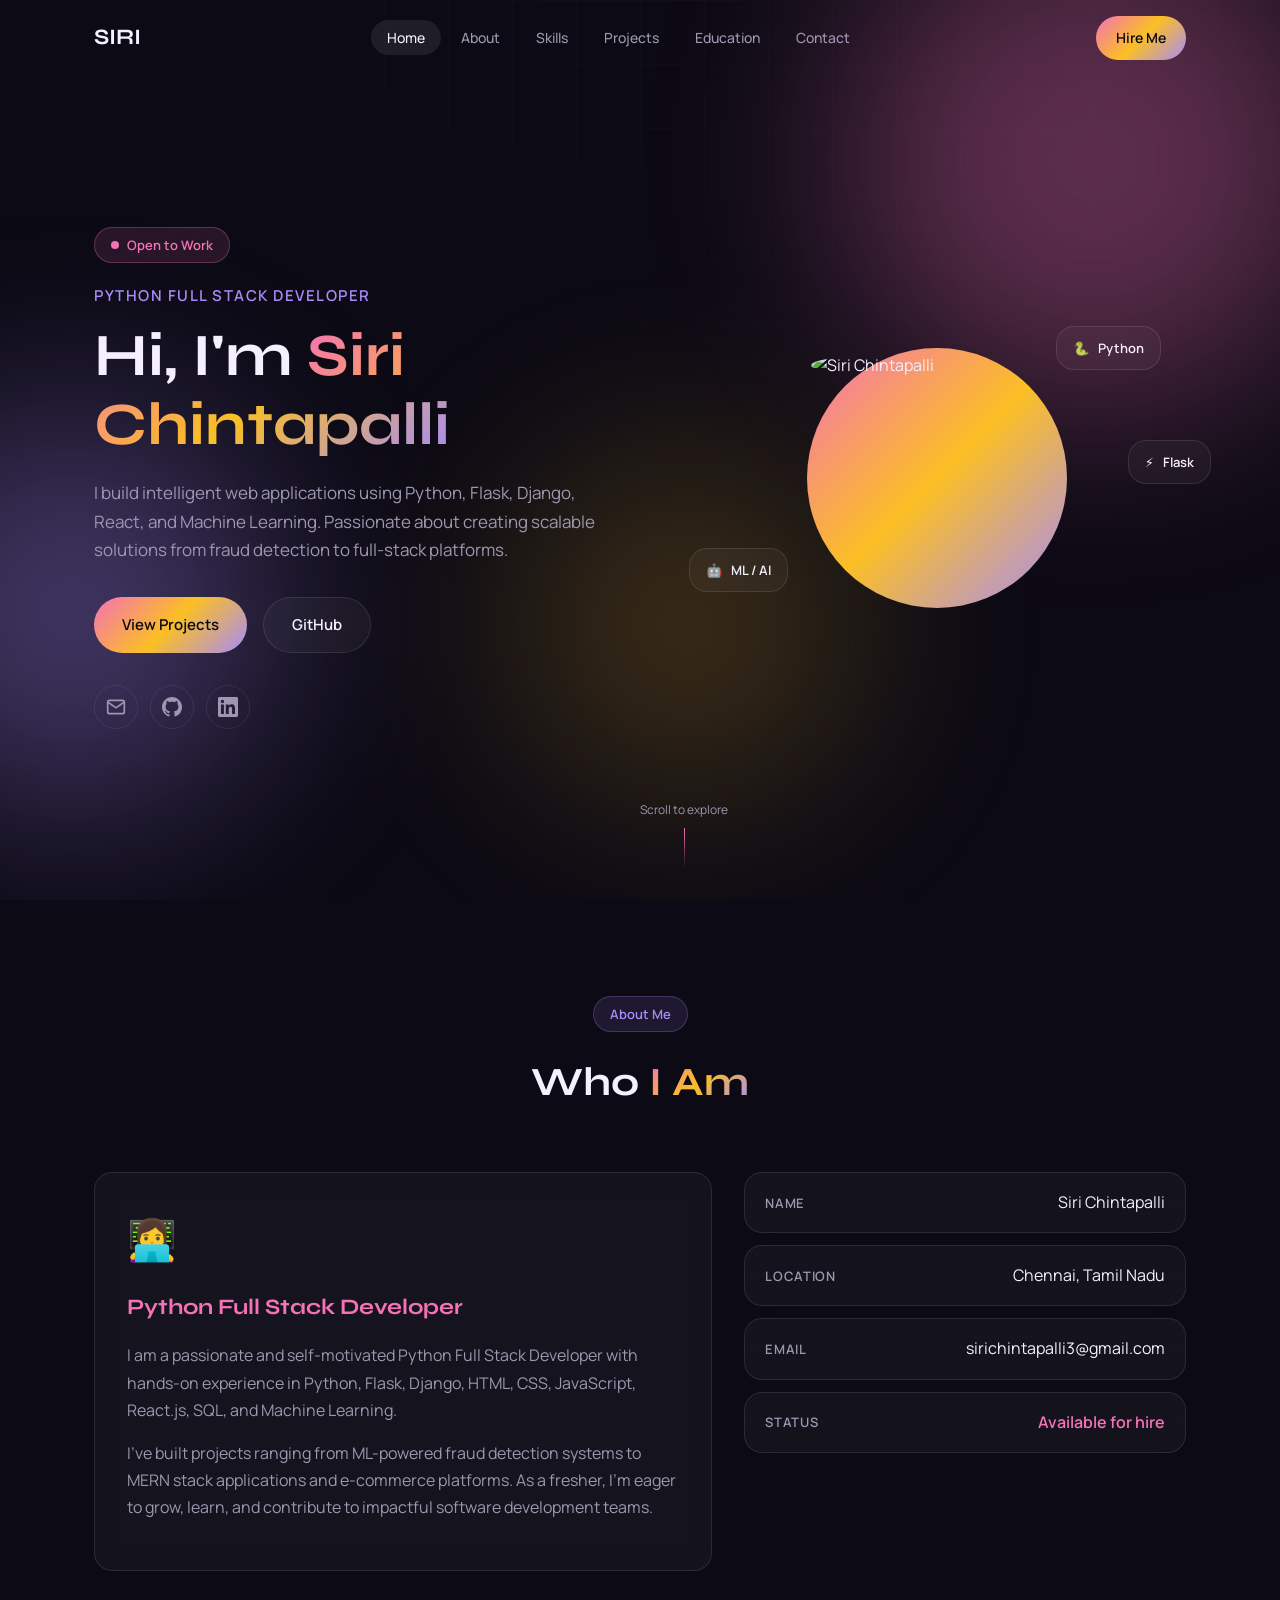
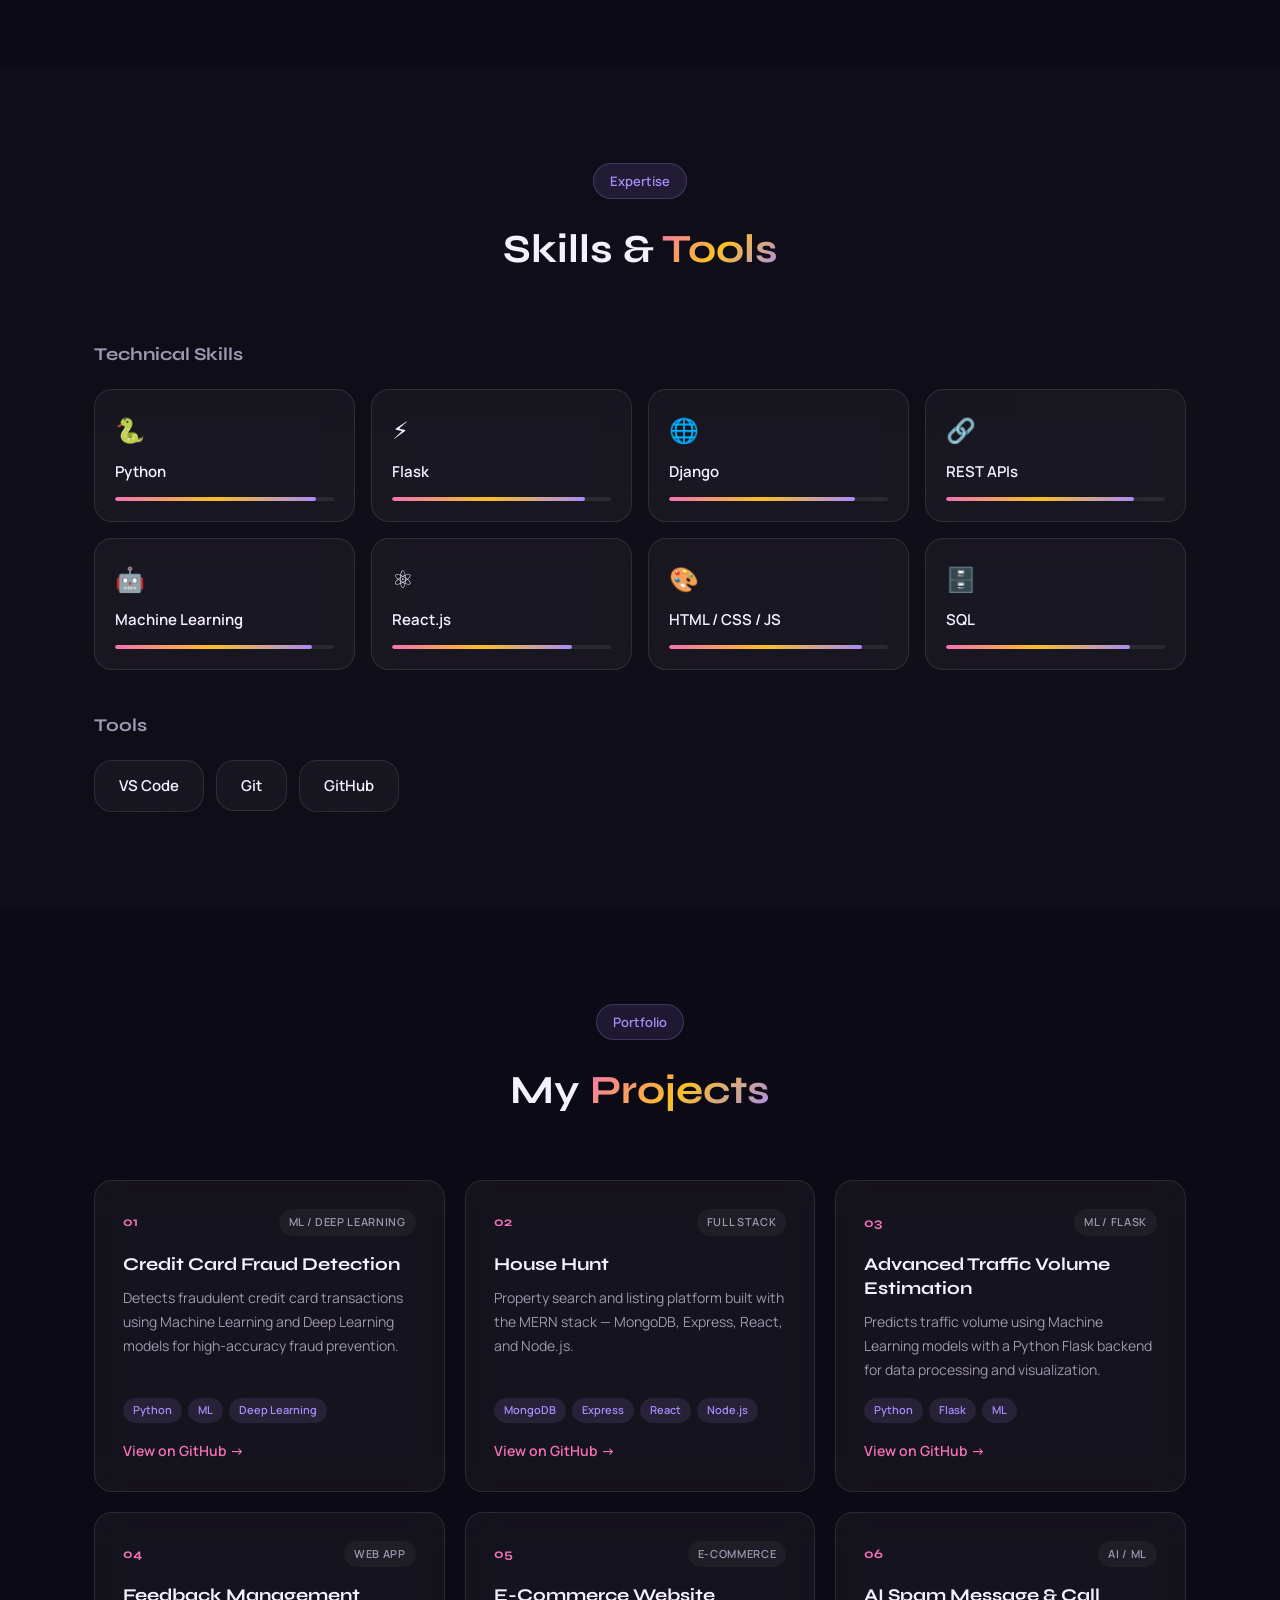
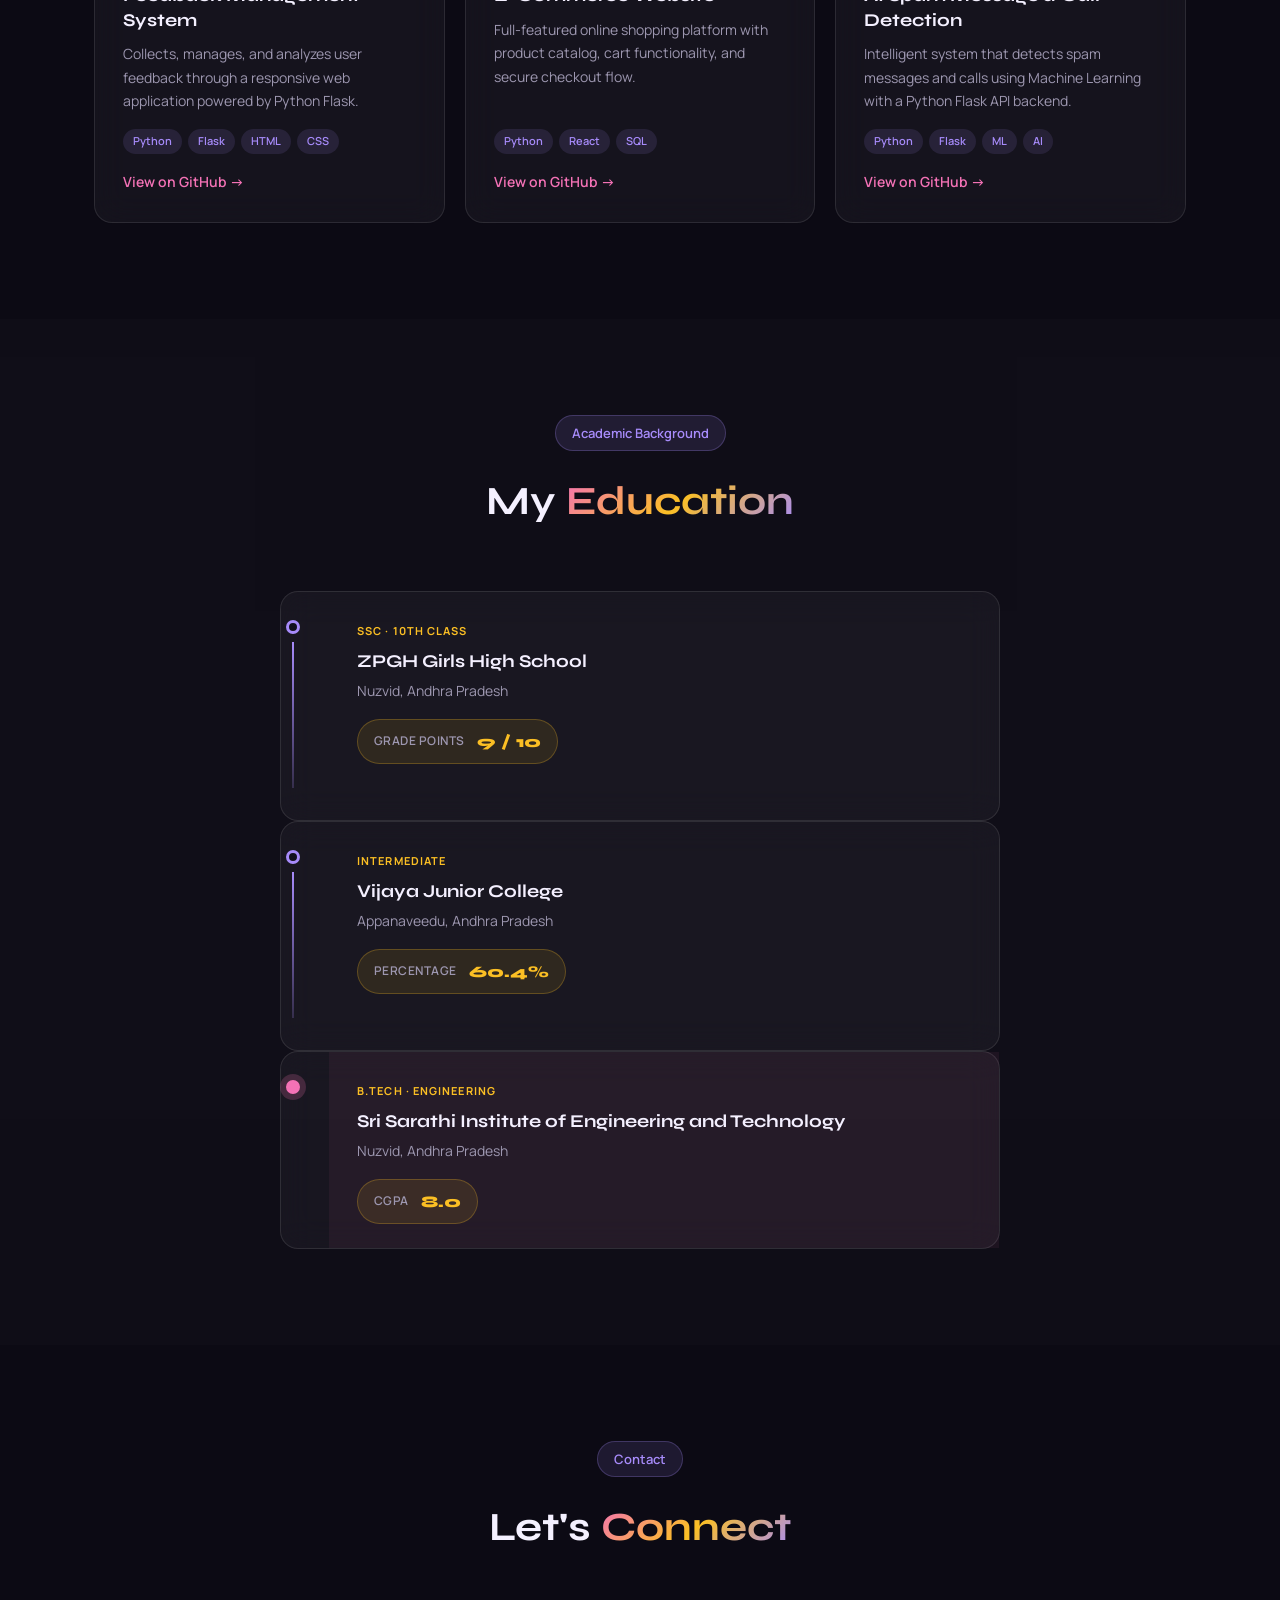
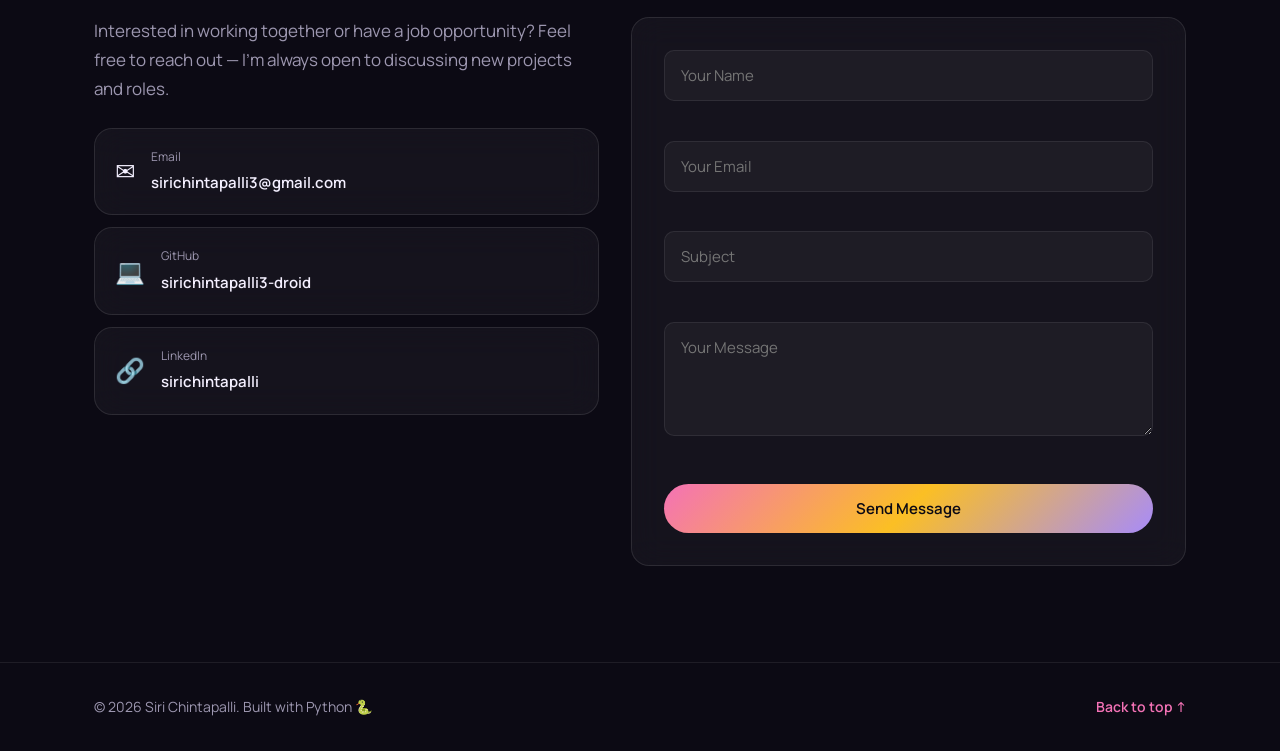
==== commit b92c2e88: "Update fmt.Println output from 'Hello' to 'Goodbye'" ====
--- a/sirii/index.html
+++ b/sirii/index.html
@@ -123,7 +123,7 @@
             </div>
             <div class="info-row glass">
               <span class="info-label">Location</span>
-              <span>Nuzvid, Andhra Pradesh</span>
+              <span>Chennai, Tamil Nadu</span>
             </div>
             <div class="info-row glass">
               <span class="info-label">Email</span>
